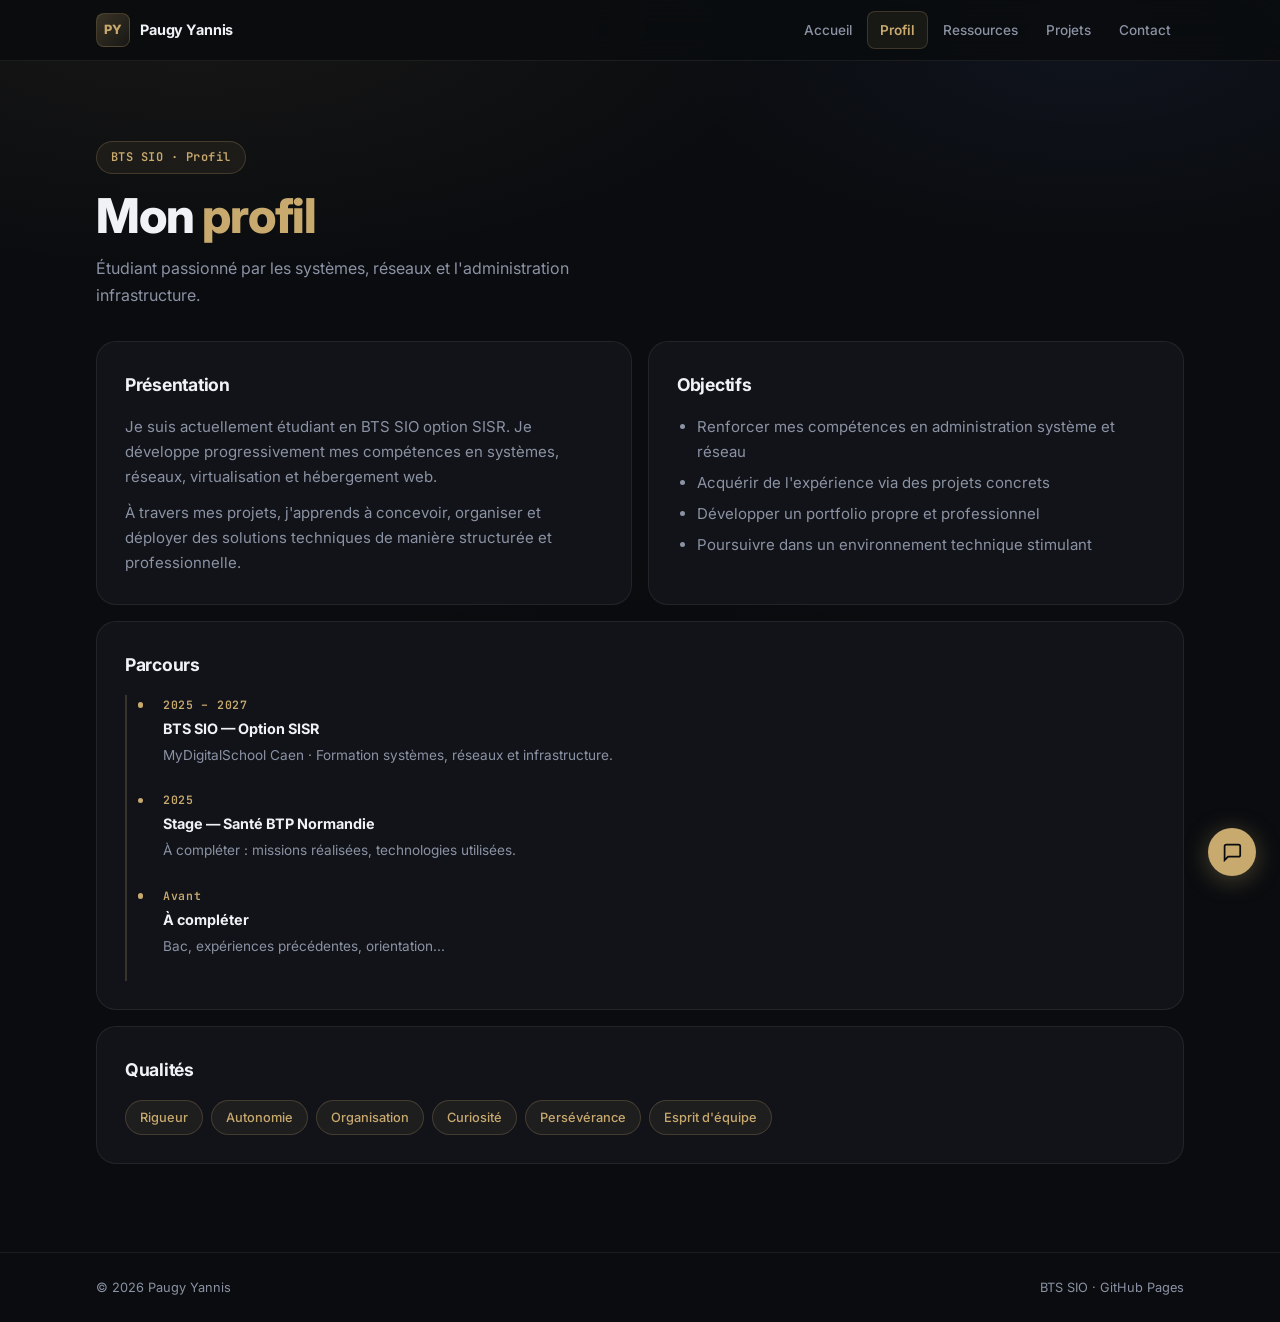
==== pages/profil.html @ efeb3262 "Add all files of my PortFolio" ====
<!doctype html>
<html lang="fr">
<head>
  <meta charset="utf-8" />
  <meta name="viewport" content="width=device-width, initial-scale=1" />
  <title>Profil — Paugy Yannis</title>
  <meta name="description" content="Profil, parcours et objectifs de Paugy Yannis, étudiant BTS SIO SISR." />
  <link rel="stylesheet" href="../css/index.css" />
  <link rel="stylesheet" href="../css/profil.css" />
</head>
<body>

<!-- HEADER — identique sur toutes les pages. MODIFIER : aria-current sur la bonne page -->
<header class="topbar">
  <div class="topbar__inner">
    <a class="brand" href="../index.html">
      <span class="brand__mark">PY</span>
      <span class="brand__text">Paugy Yannis</span>
    </a>
    <nav class="nav" id="mainNav" aria-label="Navigation principale">
      <a href="../index.html">Accueil</a>
      <a href="profil.html" aria-current="page">Profil</a>
      <a href="ressources.html">Ressources</a>
      <a href="projets.html">Projets</a>
      <a href="contact.html">Contact</a>
    </nav>
    <button class="nav-toggle" aria-label="Menu" aria-expanded="false" aria-controls="mainNav">
      <span></span><span></span><span></span>
    </button>
  </div>
</header>

<div class="page-wrap">
<main class="container">

  <!-- ── EN-TÊTE PAGE ── -->
  <div style="padding-block:2.5rem 2rem;">
    <p class="pill">BTS SIO · Profil</p>
    <!-- MODIFIER : Votre titre de page -->
    <h1 class="page-title">Mon <span>profil</span></h1>
    <p class="page-lead">Étudiant passionné par les systèmes, réseaux et l'administration infrastructure.</p>
  </div>

  <!-- ── GRILLE PROFIL ── -->
  <div class="profil-grid">

    <!-- Présentation -->
    <!-- MODIFIER : Votre texte de présentation -->
    <article class="card">
      <h2 class="section-title">Présentation</h2>
      <p class="muted" style="margin-bottom:.75rem;">
        Je suis actuellement étudiant en BTS SIO option SISR. Je développe
        progressivement mes compétences en systèmes, réseaux, virtualisation
        et hébergement web.
      </p>
      <p class="muted">
        À travers mes projets, j'apprends à concevoir, organiser et déployer
        des solutions techniques de manière structurée et professionnelle.
      </p>
    </article>

    <!-- Objectifs -->
    <!-- MODIFIER : Vos objectifs professionnels -->
    <article class="card">
      <h2 class="section-title">Objectifs</h2>
      <ul class="muted" style="padding-left:1.25rem;display:grid;gap:.4rem;">
        <li>Renforcer mes compétences en administration système et réseau</li>
        <li>Acquérir de l'expérience via des projets concrets</li>
        <li>Développer un portfolio propre et professionnel</li>
        <li>Poursuivre dans un environnement technique stimulant</li>
      </ul>
    </article>
  </div>

  <!-- ── PARCOURS ── -->
  <!-- MODIFIER : Votre parcours (ajouter/supprimer des items timeline__item) -->
  <section class="card" style="margin-top:1rem;">
    <h2 class="section-title">Parcours</h2>
    <div class="timeline">

      <div class="timeline__item">
        <span class="timeline__date">2025 – 2027</span>
        <div class="timeline__content">
          <h3>BTS SIO — Option SISR</h3>
          <!-- MODIFIER : Nom de votre école -->
          <p class="muted">MyDigitalSchool Caen · Formation systèmes, réseaux et infrastructure.</p>
        </div>
      </div>

      <!-- MODIFIER : Ajouter votre expérience stage/alternance -->
      <div class="timeline__item">
        <span class="timeline__date">2025</span>
        <div class="timeline__content">
          <h3>Stage — Santé BTP Normandie</h3>
          <p class="muted">À compléter : missions réalisées, technologies utilisées.</p>
        </div>
      </div>

      <!-- MODIFIER : Votre parcours avant le BTS -->
      <div class="timeline__item">
        <span class="timeline__date">Avant</span>
        <div class="timeline__content">
          <h3>À compléter</h3>
          <p class="muted">Bac, expériences précédentes, orientation...</p>
        </div>
      </div>

    </div>
  </section>

  <!-- ── QUALITÉS ── -->
  <!-- MODIFIER : Vos soft-skills -->
  <section class="card" style="margin-top:1rem;margin-bottom:3rem;">
    <h2 class="section-title">Qualités</h2>
    <div class="softskills">
      <span>Rigueur</span>
      <span>Autonomie</span>
      <span>Organisation</span>
      <span>Curiosité</span>
      <span>Persévérance</span>
      <span>Esprit d'équipe</span>
    </div>
  </section>

</main>

<!-- FOOTER — identique sur toutes les pages -->
<footer class="footer">
  <div class="container footer__inner">
    <span>© <span id="year"></span> Paugy Yannis</span>
    <span>BTS SIO · GitHub Pages</span>
  </div>
</footer>
</div>

<script>document.getElementById("year").textContent = new Date().getFullYear();</script>
<script src="../js/shared.js"></script>
</body>
</html>
---- css/index.css ----
/* ================================================================
   INDEX.CSS — Styles globaux du portfolio Paugy Yannis
   ----------------------------------------------------------------
   MODIFIER : Les variables CSS dans :root pour changer les couleurs,
   polices et espacements sur tout le site en une seule fois.
   ================================================================ */

/* ── Google Fonts ── */
@import url('https://fonts.googleapis.com/css2?family=Inter:wght@300;400;500;600;700;800&family=JetBrains+Mono:wght@400;500;600&display=swap');

/* ================================================================
   VARIABLES — Modifier ici pour changer le thème global
   ================================================================ */
:root {
  /* Couleurs de fond */
  --bg:       #0A0C0F;   /* Fond principal (très sombre) */
  --bg-card:  #111318;   /* Fond des cartes */
  --bg-card2: #0D0F13;   /* Fond des cartes secondaires */
  --bg-glass: rgba(17, 19, 24, 0.85); /* Fond vitré */

  /* Couleurs texte */
  --text:     #F0F2F5;   /* Texte principal */
  --text-sub: #8A92A3;   /* Texte secondaire/muted */
  --text-dim: #4A5568;   /* Texte très discret */

  /* Accent — couleur signature du portfolio */
  --accent:   #C8A96E;   /* Or chaud — MODIFIER pour changer l'accent */
  --accent2:  #A8854A;   /* Or foncé */
  --accent-bg: rgba(200, 169, 110, 0.08);
  --accent-border: rgba(200, 169, 110, 0.22);

  /* Bordures */
  --border:   rgba(255,255,255,0.07);
  --border-hover: rgba(200,169,110,0.35);

  /* Ombres */
  --shadow-sm: 0 2px 12px rgba(0,0,0,0.4);
  --shadow:    0 8px 32px rgba(0,0,0,0.5);
  --shadow-lg: 0 24px 64px rgba(0,0,0,0.65);

  /* Rayons */
  --r-sm: 0.5rem;
  --r:    0.875rem;
  --r-lg: 1.25rem;
  --r-xl: 1.75rem;

  /* Transitions */
  --t: 200ms cubic-bezier(0.4,0,0.2,1);
  --t-spring: 350ms cubic-bezier(0.34,1.56,0.64,1);

  /* Typographie */
  --font: 'Inter', system-ui, -apple-system, sans-serif;
  --font-mono: 'JetBrains Mono', monospace;
}

/* ================================================================
   RESET
   ================================================================ */
*, *::before, *::after { box-sizing: border-box; margin: 0; padding: 0; }

html {
  scroll-behavior: smooth;
  font-size: 16px; /* MODIFIER cette valeur pour agrandir/réduire tout */
  -webkit-text-size-adjust: 100%;
}

body {
  min-height: 100vh;
  font-family: var(--font);
  font-size: 0.9375rem;
  line-height: 1.65;
  color: var(--text);
  background-color: var(--bg);
  background-image:
    radial-gradient(ellipse 80% 50% at 15% 0%, rgba(200,169,110,0.07) 0%, transparent 60%),
    radial-gradient(ellipse 60% 40% at 85% 5%, rgba(100,140,255,0.06) 0%, transparent 55%),
    radial-gradient(ellipse 50% 60% at 50% 100%, rgba(0,0,0,0.3) 0%, transparent 70%);
  background-attachment: fixed;
  overflow-x: hidden;
  -webkit-font-smoothing: antialiased;
  -moz-osx-font-smoothing: grayscale;
}

img, video, svg { display: block; max-width: 100%; height: auto; }

a { text-decoration: none; color: inherit; }

button { font-family: inherit; }

/* ================================================================
   LAYOUT — Conteneur principal
   MODIFIER : max-width pour la largeur max des pages
   ================================================================ */
.container {
  width: 100%;
  max-width: 72rem; /* MODIFIER pour changer la largeur max */
  margin-inline: auto;
  padding-inline: clamp(1rem, 4vw, 2rem);
}

/* ================================================================
   TOPBAR — Navigation principale
   MODIFIER : background/backdrop-filter pour changer le style du header
   ================================================================ */
.topbar {
  position: sticky;
  top: 0;
  z-index: 50;
  width: 100%;
  background: rgba(10,12,15,0.92);
  backdrop-filter: blur(20px) saturate(1.4);
  -webkit-backdrop-filter: blur(20px) saturate(1.4);
  border-bottom: 1px solid var(--border);
}

.topbar__inner {
  max-width: 72rem;
  margin-inline: auto;
  padding-inline: clamp(1rem, 4vw, 2rem);
  height: 3.75rem; /* MODIFIER pour la hauteur du header */
  display: flex;
  align-items: center;
  justify-content: space-between;
  gap: 1rem;
}

/* Logo / Marque */
.brand {
  display: flex;
  align-items: center;
  gap: 0.625rem;
  flex-shrink: 0;
}

.brand__mark {
  width: 2.125rem;
  height: 2.125rem;
  display: grid;
  place-items: center;
  border-radius: 0.5rem;
  background: linear-gradient(135deg, rgba(200,169,110,0.25), rgba(200,169,110,0.08));
  border: 1px solid var(--accent-border);
  color: var(--accent);
  font-weight: 800;
  font-size: 0.8rem;
  letter-spacing: 0.02em;
}

.brand__text {
  font-size: 0.9rem;
  font-weight: 700;
  letter-spacing: -0.01em;
  color: var(--text);
}

/* Navigation links */
.nav {
  display: flex;
  align-items: center;
  gap: 0.125rem;
}

.nav a {
  padding: 0.4rem 0.75rem;
  border-radius: var(--r-sm);
  font-size: 0.85rem;
  font-weight: 500;
  color: var(--text-sub);
  border: 1px solid transparent;
  transition: var(--t);
  white-space: nowrap;
}

.nav a:hover {
  color: var(--text);
  background: rgba(255,255,255,0.05);
}

.nav a[aria-current="page"] {
  color: var(--accent);
  background: var(--accent-bg);
  border-color: var(--accent-border);
  font-weight: 600;
}

/* Hamburger mobile */
.nav-toggle {
  display: none;
  flex-direction: column;
  gap: 5px;
  cursor: pointer;
  padding: 0.5rem;
  background: none;
  border: 1px solid var(--border);
  border-radius: var(--r-sm);
  color: var(--text);
}

.nav-toggle span {
  display: block;
  width: 20px;
  height: 2px;
  background: currentColor;
  border-radius: 2px;
  transition: var(--t);
}

/* Menu mobile ouvert */
.nav.is-open {
  display: flex;
  flex-direction: column;
  position: absolute;
  top: 3.75rem;
  left: 0;
  right: 0;
  background: rgba(10,12,15,0.98);
  backdrop-filter: blur(20px);
  border-bottom: 1px solid var(--border);
  padding: 0.75rem 1rem 1rem;
  gap: 0.25rem;
  z-index: 49;
}

.nav.is-open a {
  width: 100%;
  text-align: center;
  padding: 0.65rem 1rem;
}

/* ================================================================
   PAGE LAYOUT
   ================================================================ */
.page-wrap {
  min-height: calc(100vh - 3.75rem);
  display: flex;
  flex-direction: column;
}

main { flex: 1; padding-block: 2.5rem; }

/* ================================================================
   TYPOGRAPHIE
   MODIFIER : tailles de police ici
   ================================================================ */
.page-eyebrow {
  display: inline-flex;
  align-items: center;
  gap: 0.5rem;
  font-size: 0.75rem;
  font-weight: 600;
  text-transform: uppercase;
  letter-spacing: 0.1em;
  color: var(--accent);
  font-family: var(--font-mono);
  margin-bottom: 0.75rem;
}

.page-title {
  font-size: clamp(1.75rem, 4.5vw, 3rem);
  font-weight: 800;
  line-height: 1.1;
  letter-spacing: -0.025em;
  margin-bottom: 0.75rem;
}

.page-title span { color: var(--accent); }

.page-lead {
  font-size: clamp(0.9rem, 1.5vw, 1rem);
  color: var(--text-sub);
  max-width: 52ch;
  line-height: 1.7;
}

.section-title {
  font-size: 1.1rem;
  font-weight: 700;
  letter-spacing: -0.015em;
  margin-bottom: 1rem;
}

.muted { color: var(--text-sub); }

/* ================================================================
   COMPOSANTS — Boutons
   MODIFIER : couleurs dans les variantes
   ================================================================ */
.btn {
  display: inline-flex;
  align-items: center;
  justify-content: center;
  gap: 0.5rem;
  padding: 0.6rem 1.25rem;
  border-radius: var(--r);
  font-size: 0.875rem;
  font-weight: 600;
  border: 1px solid transparent;
  cursor: pointer;
  transition: var(--t);
  white-space: nowrap;
  text-decoration: none;
}

.btn--primary {
  background: var(--accent);
  color: #0A0C0F;
  border-color: var(--accent);
}
.btn--primary:hover { background: var(--accent2); border-color: var(--accent2); transform: translateY(-1px); box-shadow: 0 4px 20px rgba(200,169,110,0.25); }

.btn--ghost {
  background: rgba(255,255,255,0.04);
  color: var(--text);
  border-color: var(--border);
}
.btn--ghost:hover { background: rgba(255,255,255,0.08); border-color: var(--border-hover); transform: translateY(-1px); }

.btn--sm { padding: 0.4rem 0.875rem; font-size: 0.8rem; }

/* ================================================================
   COMPOSANTS — Cartes
   ================================================================ */
.card {
  background: var(--bg-card);
  border: 1px solid var(--border);
  border-radius: var(--r-lg);
  padding: clamp(1.25rem, 3vw, 1.75rem);
  transition: var(--t);
}
.card:hover { border-color: var(--border-hover); box-shadow: var(--shadow); }

/* ================================================================
   COMPOSANTS — Tags
   ================================================================ */
.tag {
  display: inline-flex;
  align-items: center;
  padding: 0.2rem 0.6rem;
  border-radius: 999px;
  font-size: 0.7rem;
  font-weight: 700;
  text-transform: uppercase;
  letter-spacing: 0.06em;
}

.tag--gold { background: rgba(200,169,110,0.15); color: var(--accent); border: 1px solid var(--accent-border); }
.tag--blue { background: rgba(100,140,255,0.12); color: #7FA8FF; border: 1px solid rgba(100,140,255,0.25); }
.tag--green { background: rgba(72,199,142,0.12); color: #48C78E; border: 1px solid rgba(72,199,142,0.25); }

/* ================================================================
   COMPOSANTS — Pill/badge
   ================================================================ */
.pill {
  display: inline-flex;
  align-items: center;
  gap: 0.5rem;
  padding: 0.35rem 0.875rem;
  border-radius: 999px;
  border: 1px solid var(--accent-border);
  background: var(--accent-bg);
  font-size: 0.75rem;
  font-weight: 600;
  color: var(--accent);
  font-family: var(--font-mono);
  letter-spacing: 0.04em;
  margin-bottom: 1rem;
}

/* ================================================================
   COMPOSANTS — Séparateur
   ================================================================ */
.divider {
  height: 1px;
  background: var(--border);
  margin-block: 1.5rem;
}

/* ================================================================
   FOOTER
   MODIFIER : padding-block pour la hauteur du footer
   ================================================================ */
.footer {
  border-top: 1px solid var(--border);
  padding-block: 1.5rem;
}

.footer__inner {
  display: flex;
  align-items: center;
  justify-content: space-between;
  gap: 1rem;
  flex-wrap: wrap;
  font-size: 0.8rem;
  color: var(--text-sub);
}

/* ================================================================
   COMPOSANTS — Carrousel (index)
   ================================================================ */
.carousel-wrap { overflow: hidden; border-radius: var(--r-lg); }

.carousel__track {
  display: flex;
  gap: 0.875rem;
  padding: 0.25rem 0.125rem 0.875rem;
  overflow-x: auto;
  scroll-snap-type: x mandatory;
  scrollbar-width: thin;
  scrollbar-color: var(--accent-border) transparent;
  -webkit-overflow-scrolling: touch;
}

.carousel__track::-webkit-scrollbar { height: 4px; }
.carousel__track::-webkit-scrollbar-thumb { background: var(--accent-border); border-radius: 999px; }

.feature-card {
  flex: 0 0 auto;
  width: clamp(17rem, 38vw, 22rem);
  scroll-snap-align: start;
  background: var(--bg-card);
  border: 1px solid var(--border);
  border-radius: var(--r-lg);
  padding: 1.25rem;
  display: flex;
  flex-direction: column;
  gap: 0.625rem;
  transition: var(--t);
  cursor: pointer;
}
.feature-card:hover { border-color: var(--border-hover); transform: translateY(-2px); box-shadow: var(--shadow); }

.feature-top { display: flex; justify-content: space-between; align-items: flex-start; gap: 0.5rem; }
.feature-bottom { margin-top: auto; display: flex; justify-content: space-between; gap: 0.5rem; font-size: 0.78rem; color: var(--text-sub); font-family: var(--font-mono); }

.feature-card .f-title { font-size: 0.95rem; font-weight: 700; line-height: 1.3; }
.feature-card .f-desc { font-size: 0.82rem; color: var(--text-sub); line-height: 1.5; }

/* ================================================================
   OVERLAY GLOBAL (partagé par popups)
   ================================================================ */
.overlay {
  position: fixed;
  inset: 0;
  background: rgba(0,0,0,0.72);
  backdrop-filter: blur(6px);
  -webkit-backdrop-filter: blur(6px);
  z-index: 200;
  opacity: 0;
  visibility: hidden;
  transition: opacity 0.3s, visibility 0.3s;
}
.overlay.is-visible { opacity: 1; visibility: visible; }

/* ================================================================
   POPUP PROJET — grande popup centrée
   ================================================================ */
.popup-project {
  position: fixed;
  inset: 0;
  z-index: 210;
  display: flex;
  align-items: center;
  justify-content: center;
  padding: clamp(1rem, 4vw, 3rem);
  pointer-events: none;
  opacity: 0;
  visibility: hidden;
  transition: opacity 0.35s, visibility 0.35s;
}

.popup-project.is-open {
  pointer-events: auto;
  opacity: 1;
  visibility: visible;
}

.popup-project__box {
  width: 100%;
  max-width: 54rem;
  max-height: 90vh;
  background: var(--bg-card2);
  border: 1px solid var(--border-hover);
  border-radius: var(--r-xl);
  box-shadow: var(--shadow-lg), 0 0 0 1px rgba(255,255,255,0.03);
  display: flex;
  flex-direction: column;
  overflow: hidden;
  transform: scale(0.93) translateY(20px);
  transition: transform 0.38s cubic-bezier(0.16,1,0.3,1);
}

.popup-project.is-open .popup-project__box {
  transform: scale(1) translateY(0);
}

/* Header popup */
.popup__header {
  display: flex;
  align-items: flex-start;
  justify-content: space-between;
  gap: 1rem;
  padding: 1.5rem 1.75rem 1.25rem;
  border-bottom: 1px solid var(--border);
  flex-shrink: 0;
  background: linear-gradient(135deg, rgba(200,169,110,0.05), transparent 60%);
}

.popup__header-left { display: flex; flex-direction: column; gap: 0.4rem; }
.popup__title { font-size: 1.2rem; font-weight: 800; letter-spacing: -0.015em; }
.popup__meta { display: flex; align-items: center; gap: 0.5rem; flex-wrap: wrap; }
.popup__stack { font-size: 0.75rem; font-family: var(--font-mono); color: var(--text-sub); }

.popup__close {
  width: 2rem;
  height: 2rem;
  display: flex;
  align-items: center;
  justify-content: center;
  background: rgba(255,255,255,0.05);
  border: 1px solid var(--border);
  border-radius: var(--r-sm);
  cursor: pointer;
  color: var(--text-sub);
  flex-shrink: 0;
  transition: var(--t);
}
.popup__close:hover { background: rgba(255,255,255,0.1); color: var(--text); }
.popup__close svg { width: 1rem; height: 1rem; }

/* Corps popup */
.popup__body {
  flex: 1;
  overflow-y: auto;
  padding: 1.5rem 1.75rem 2rem;
  scrollbar-width: thin;
  scrollbar-color: var(--accent-border) transparent;
  display: grid;
  gap: 1.25rem;
}
.popup__body::-webkit-scrollbar { width: 4px; }
.popup__body::-webkit-scrollbar-thumb { background: var(--accent-border); border-radius: 999px; }

@media (min-width: 640px) {
  .popup__body { grid-template-columns: 1fr 1fr; }
  .popup__section--full { grid-column: 1 / -1; }
}

.popup__section {}
.popup__section-label {
  font-size: 0.68rem;
  font-family: var(--font-mono);
  text-transform: uppercase;
  letter-spacing: 0.12em;
  color: var(--accent);
  margin-bottom: 0.4rem;
}
.popup__section p {
  font-size: 0.875rem;
  color: var(--text-sub);
  line-height: 1.6;
}

/* Procédures liées dans popup */
.popup__procs-list {
  display: flex;
  flex-wrap: wrap;
  gap: 0.5rem;
  margin-top: 0.25rem;
}

.proc-link {
  display: inline-flex;
  align-items: center;
  gap: 0.35rem;
  padding: 0.35rem 0.7rem;
  background: rgba(200,169,110,0.07);
  border: 1px solid var(--accent-border);
  border-radius: var(--r-sm);
  font-size: 0.75rem;
  font-family: var(--font-mono);
  color: var(--text);
  cursor: pointer;
  transition: var(--t);
}
.proc-link:hover { background: rgba(200,169,110,0.14); color: var(--accent); transform: translateY(-1px); }
.proc-link svg { width: 0.8rem; height: 0.8rem; color: var(--accent); flex-shrink: 0; }

/* ================================================================
   POPUP PROCÉDURE — plus petite, par-dessus la popup projet
   ================================================================ */
.popup-proc {
  position: fixed;
  inset: 0;
  z-index: 300;
  display: flex;
  align-items: center;
  justify-content: center;
  padding: clamp(1rem, 5vw, 4rem);
  pointer-events: none;
  opacity: 0;
  visibility: hidden;
  transition: opacity 0.25s, visibility 0.25s;
}
.popup-proc.is-open { pointer-events: auto; opacity: 1; visibility: visible; }

.popup-proc__box {
  width: 100%;
  max-width: 40rem;
  max-height: 80vh;
  background: var(--bg-card);
  border: 1px solid rgba(200,169,110,0.3);
  border-radius: var(--r-xl);
  box-shadow: var(--shadow-lg);
  display: flex;
  flex-direction: column;
  overflow: hidden;
  transform: scale(0.9) translateY(15px);
  transition: transform 0.3s cubic-bezier(0.16,1,0.3,1);
}
.popup-proc.is-open .popup-proc__box { transform: scale(1) translateY(0); }

.popup-proc__header {
  display: flex;
  align-items: center;
  justify-content: space-between;
  gap: 1rem;
  padding: 1.25rem 1.5rem;
  border-bottom: 1px solid var(--border);
  flex-shrink: 0;
}
.popup-proc__title { font-size: 1rem; font-weight: 700; }
.popup-proc__body {
  flex: 1;
  overflow-y: auto;
  padding: 1.25rem 1.5rem 1.5rem;
  scrollbar-width: thin;
  scrollbar-color: var(--accent-border) transparent;
}

/* Styles contenu procédure */
.popup-proc__body h2 { font-size: 1.1rem; margin-bottom: 0.5rem; }
.popup-proc__body h3 {
  font-size: 0.7rem;
  font-family: var(--font-mono);
  text-transform: uppercase;
  letter-spacing: 0.1em;
  color: var(--accent);
  margin: 1.25rem 0 0.4rem;
}
.popup-proc__body hr { border: none; border-top: 1px solid var(--border); margin: 0.75rem 0; }
.popup-proc__body p { font-size: 0.875rem; color: var(--text-sub); line-height: 1.6; }
.popup-proc__body pre {
  background: rgba(0,0,0,0.4);
  border: 1px solid var(--border);
  border-left: 3px solid var(--accent-border);
  border-radius: var(--r-sm);
  padding: 0.875rem 1rem;
  font-family: var(--font-mono);
  font-size: 0.78rem;
  line-height: 1.75;
  color: #c0cfea;
  overflow-x: auto;
  white-space: pre-wrap;
  word-break: break-all;
  margin: 0.5rem 0;
}
.popup-proc__body code {
  font-family: var(--font-mono);
  font-size: 0.82em;
  background: rgba(200,169,110,0.1);
  color: var(--accent);
  padding: 0.1em 0.4em;
  border-radius: 0.25rem;
}
.popup-proc__body ul, .popup-proc__body ol {
  font-size: 0.875rem;
  color: var(--text-sub);
  padding-left: 1.25rem;
}
.popup-proc__body li { margin: 0.3rem 0; }
.popup-proc__body strong { color: var(--text); font-weight: 600; }

/* Overlay secondaire pour popup proc */
.overlay-proc {
  position: fixed;
  inset: 0;
  background: rgba(0,0,0,0.5);
  backdrop-filter: blur(3px);
  -webkit-backdrop-filter: blur(3px);
  z-index: 290;
  opacity: 0;
  visibility: hidden;
  transition: opacity 0.25s, visibility 0.25s;
}
.overlay-proc.is-visible { opacity: 1; visibility: visible; }

/* ================================================================
   CHATBOT — Widget note
   MODIFIER : position (bottom/right) si besoin
   ================================================================ */
.chatbot-btn {
  position: fixed;
  bottom: 1.5rem;
  right: 1.5rem;
  z-index: 100;
  width: 3rem;
  height: 3rem;
  border-radius: 50%;
  background: var(--accent);
  color: #0A0C0F;
  border: none;
  cursor: pointer;
  display: flex;
  align-items: center;
  justify-content: center;
  box-shadow: 0 4px 24px rgba(200,169,110,0.35);
  transition: var(--t-spring);
}
.chatbot-btn:hover { transform: scale(1.1); }
.chatbot-btn svg { width: 1.3rem; height: 1.3rem; }

.chatbot-panel {
  position: fixed;
  bottom: 5.5rem;
  right: 1.5rem;
  z-index: 100;
  width: clamp(17rem, 90vw, 22rem);
  background: var(--bg-card2);
  border: 1px solid var(--border-hover);
  border-radius: var(--r-xl);
  box-shadow: var(--shadow-lg);
  overflow: hidden;
  opacity: 0;
  visibility: hidden;
  transform: translateY(16px) scale(0.95);
  transition: opacity 0.25s, visibility 0.25s, transform 0.28s cubic-bezier(0.34,1.56,0.64,1);
}
.chatbot-panel.is-open { opacity: 1; visibility: visible; transform: translateY(0) scale(1); }

.chatbot-header {
  padding: 0.875rem 1rem;
  border-bottom: 1px solid var(--border);
  display: flex;
  align-items: center;
  gap: 0.5rem;
}
.chatbot-dot { width: 0.5rem; height: 0.5rem; border-radius: 50%; background: var(--accent); }
.chatbot-name { font-size: 0.82rem; font-weight: 700; }
.chatbot-status { font-size: 0.7rem; color: var(--text-sub); margin-left: auto; }

.chatbot-body { padding: 1rem; display: flex; flex-direction: column; gap: 0.75rem; }

.chatbot-msg {
  font-size: 0.85rem;
  color: var(--text);
  line-height: 1.55;
  text-align: center;
}

/* Échelle de notes 0–10 */
.rating-scale {
  display: flex;
  gap: 0.25rem;
  justify-content: center;
  flex-wrap: wrap;
}

.rating-btn {
  width: 2.1rem;
  height: 2.1rem;
  border-radius: 0.4rem;
  border: 1px solid transparent;
  font-size: 0.75rem;
  font-weight: 700;
  cursor: pointer;
  transition: var(--t);
  font-family: var(--font);
}
.rating-btn:hover { transform: scale(1.15); box-shadow: 0 2px 12px rgba(0,0,0,0.3); }

/* Couleurs rouge→vert (0=rouge sombre, 10=vert clair) */
.rating-btn[data-v="0"]  { background:#4A0000; color:#FF6B6B; border-color:#6B0000; }
.rating-btn[data-v="1"]  { background:#5C0000; color:#FF7F7F; border-color:#7D0000; }
.rating-btn[data-v="2"]  { background:#7A1B00; color:#FF9966; border-color:#923300; }
.rating-btn[data-v="3"]  { background:#8C3A00; color:#FFAA55; border-color:#A04500; }
.rating-btn[data-v="4"]  { background:#7A5C00; color:#FFD060; border-color:#8C6800; }
.rating-btn[data-v="5"]  { background:#6B6200; color:#FFE066; border-color:#7D7000; }
.rating-btn[data-v="6"]  { background:#4A6600; color:#CCEE55; border-color:#5A7A00; }
.rating-btn[data-v="7"]  { background:#2E6600; color:#99EE44; border-color:#3A7A00; }
.rating-btn[data-v="8"]  { background:#1A6600; color:#66DD44; border-color:#258000; }
.rating-btn[data-v="9"]  { background:#005C1A; color:#44CC66; border-color:#007022; }
.rating-btn[data-v="10"] { background:#004D10; color:#33BB55; border-color:#006618; }

.chatbot-response {
  font-size: 0.82rem;
  color: var(--text-sub);
  text-align: center;
  line-height: 1.55;
  padding: 0.5rem 0.25rem;
}
.chatbot-response.positive { color: #48C78E; }
.chatbot-response.neutral  { color: var(--accent); }
.chatbot-response.negative { color: #FF7A7A; }

/* ================================================================
   RESPONSIVE — Mobile first
   ================================================================ */
@media (max-width: 640px) {
  .nav { display: none; }
  .nav-toggle { display: flex; }

  .popup-project { padding: 0.75rem; align-items: flex-end; }
  .popup-project__box { max-height: 92vh; border-radius: var(--r-lg) var(--r-lg) var(--r-sm) var(--r-sm); }

  .popup-proc { padding: 0.75rem; }

  .chatbot-panel { bottom: 5rem; right: 0.75rem; left: 0.75rem; width: auto; }
  .chatbot-btn { bottom: 1rem; right: 1rem; }
}

@media (max-width: 480px) {
  .popup__body { grid-template-columns: 1fr; }
  .popup__header { padding: 1.25rem 1.25rem 1rem; }
  .popup__body { padding: 1.25rem; }
}

@media (min-width: 640px) and (max-width: 1024px) {
  /* Tablette */
  .popup-project__box { max-width: 46rem; }
}

@media (prefers-reduced-motion: reduce) {
  *, *::before, *::after { transition: none !important; animation: none !important; }
}

/* ================================================================
   UTILITAIRES
   ================================================================ */
.sr-only {
  position: absolute; width: 1px; height: 1px;
  padding: 0; margin: -1px; overflow: hidden;
  clip: rect(0,0,0,0); white-space: nowrap; border: 0;
}

.text-accent { color: var(--accent); }
.mt-1 { margin-top: 0.5rem; }
.mt-2 { margin-top: 1rem; }
.mt-3 { margin-top: 1.5rem; }
---- css/profil.css ----
/* ================================================================
   PROFIL.CSS — Styles spécifiques à la page Profil
   MODIFIER : Espacement/couleur de la grille et timeline ici
   ================================================================ */

/* Grille 2 colonnes sur tablette/desktop */
.profil-grid {
  display: grid;
  gap: 1rem;
  grid-template-columns: 1fr;
}

@media (min-width: 640px) {
  .profil-grid { grid-template-columns: 1fr 1fr; }
}

/* ── Timeline ── */
/* MODIFIER : Style de la ligne verticale (border-left) */
.timeline {
  display: flex;
  flex-direction: column;
  gap: 0;
  padding-left: 1rem;
  border-left: 2px solid var(--accent-border);
  margin-top: 0.5rem;
}

.timeline__item {
  position: relative;
  padding: 0 0 1.5rem 1.25rem;
  display: grid;
  gap: 0.2rem;
}

/* Point sur la ligne */
.timeline__item::before {
  content: '';
  position: absolute;
  left: -0.45rem;
  top: 0.35rem;
  width: 0.6rem;
  height: 0.6rem;
  border-radius: 50%;
  background: var(--accent);
  border: 2px solid var(--bg-card);
}

.timeline__date {
  font-size: 0.72rem;
  font-family: var(--font-mono);
  color: var(--accent);
  font-weight: 600;
  letter-spacing: 0.06em;
}

.timeline__content h3 {
  font-size: 0.9rem;
  font-weight: 700;
  margin-bottom: 0.2rem;
}

.timeline__content p { font-size: 0.85rem; }

/* ── Soft skills ── */
/* MODIFIER : Couleur des tags soft-skills */
.softskills {
  display: flex;
  flex-wrap: wrap;
  gap: 0.5rem;
}

.softskills span {
  padding: 0.35rem 0.875rem;
  border-radius: 999px;
  border: 1px solid var(--accent-border);
  background: var(--accent-bg);
  font-size: 0.8rem;
  font-weight: 500;
  color: var(--accent);
}
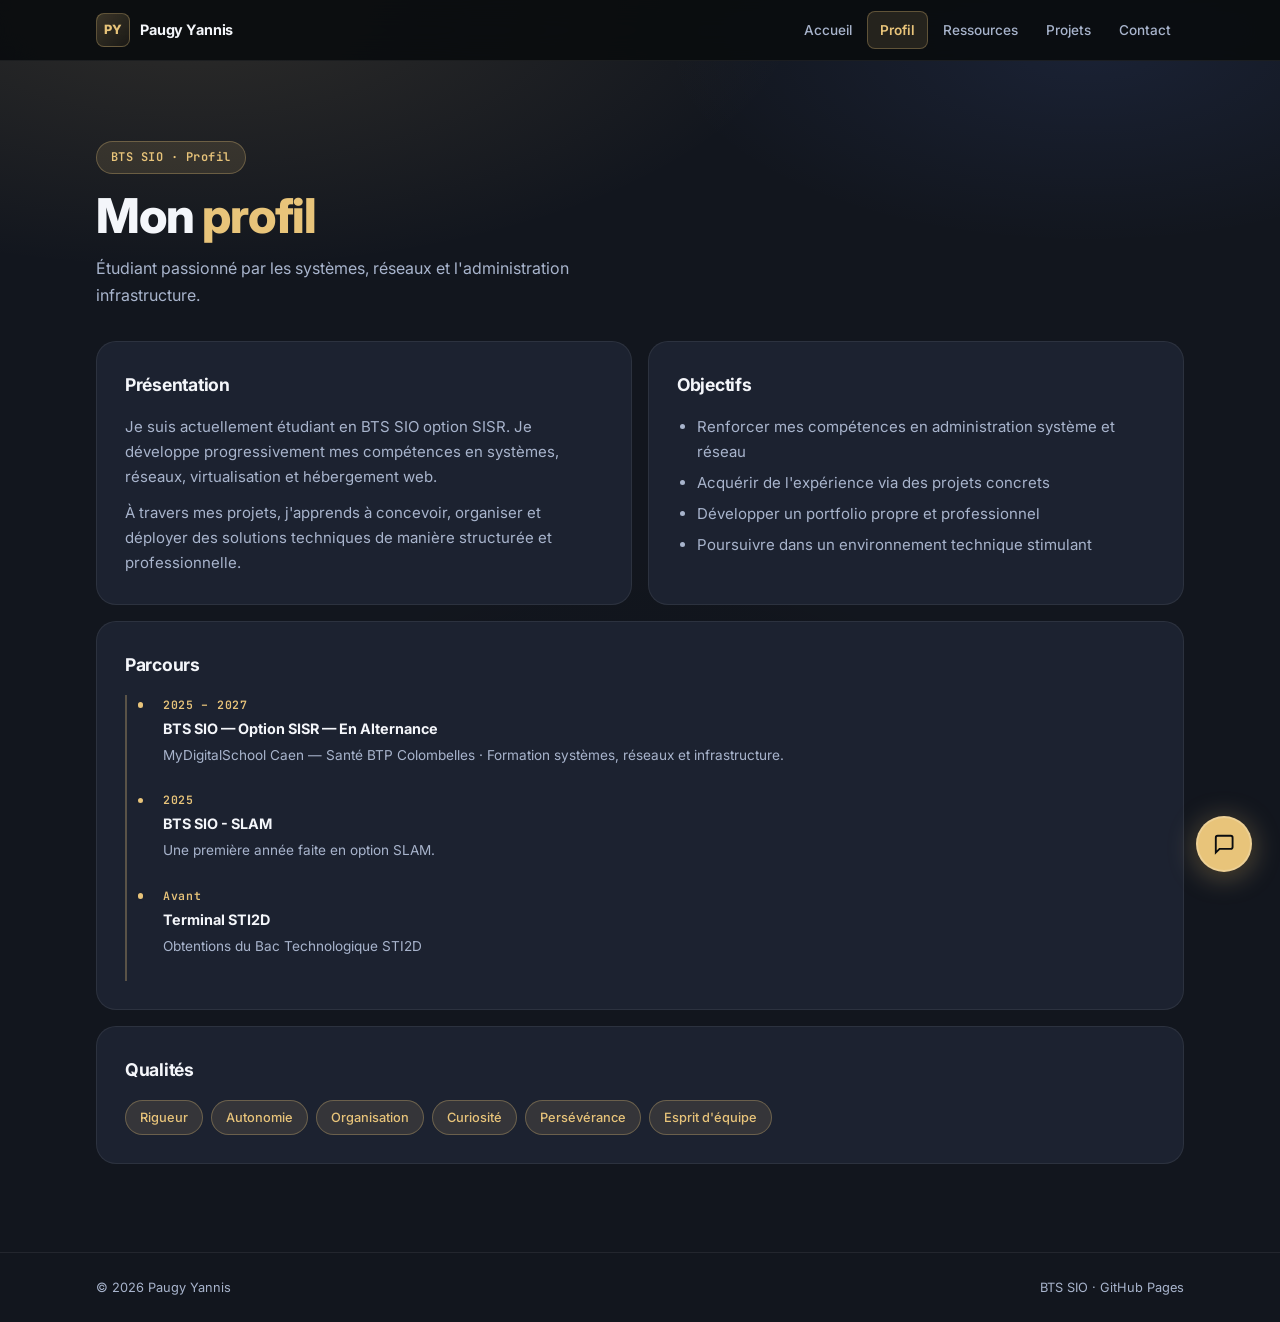
==== commit 78cba02f: "Update education and experience details in profil.html" ====
--- a/pages/profil.html
+++ b/pages/profil.html
@@ -81,9 +81,9 @@
       <div class="timeline__item">
         <span class="timeline__date">2025 – 2027</span>
         <div class="timeline__content">
-          <h3>BTS SIO — Option SISR</h3>
+          <h3>BTS SIO — Option SISR — En Alternance</h3>
           <!-- MODIFIER : Nom de votre école -->
-          <p class="muted">MyDigitalSchool Caen · Formation systèmes, réseaux et infrastructure.</p>
+          <p class="muted">MyDigitalSchool Caen — Santé BTP Colombelles · Formation systèmes, réseaux et infrastructure.</p>
         </div>
       </div>
 
@@ -91,8 +91,8 @@
       <div class="timeline__item">
         <span class="timeline__date">2025</span>
         <div class="timeline__content">
-          <h3>Stage — Santé BTP Normandie</h3>
-          <p class="muted">À compléter : missions réalisées, technologies utilisées.</p>
+          <h3>BTS SIO - SLAM</h3>
+          <p class="muted">Une première année faite en option SLAM. </p>
         </div>
       </div>
 
@@ -100,8 +100,8 @@
       <div class="timeline__item">
         <span class="timeline__date">Avant</span>
         <div class="timeline__content">
-          <h3>À compléter</h3>
-          <p class="muted">Bac, expériences précédentes, orientation...</p>
+          <h3>Terminal STI2D</h3>
+          <p class="muted">Obtentions du Bac Technologique STI2D</p>
         </div>
       </div>
 
--- a/css/index.css
+++ b/css/index.css
@@ -13,21 +13,21 @@
    ================================================================ */
 :root {
   /* Couleurs de fond */
-  --bg:       #0A0C0F;   /* Fond principal (très sombre) */
-  --bg-card:  #111318;   /* Fond des cartes */
-  --bg-card2: #0D0F13;   /* Fond des cartes secondaires */
-  --bg-glass: rgba(17, 19, 24, 0.85); /* Fond vitré */
+  --bg:       #12161E;   /* Fond principal */
+  --bg-card:  #1C2230;   /* Fond des cartes */
+  --bg-card2: #161D2A;   /* Fond des cartes secondaires */
+  --bg-glass: rgba(28, 34, 48, 0.90); /* Fond vitré */
 
   /* Couleurs texte */
-  --text:     #F0F2F5;   /* Texte principal */
-  --text-sub: #8A92A3;   /* Texte secondaire/muted */
-  --text-dim: #4A5568;   /* Texte très discret */
+  --text:     #F4F6FA;   /* Texte principal */
+  --text-sub: #A8B4CC;   /* Texte secondaire/muted */
+  --text-dim: #6A7A9A;   /* Texte très discret */
 
   /* Accent — couleur signature du portfolio */
-  --accent:   #C8A96E;   /* Or chaud — MODIFIER pour changer l'accent */
-  --accent2:  #A8854A;   /* Or foncé */
-  --accent-bg: rgba(200, 169, 110, 0.08);
-  --accent-border: rgba(200, 169, 110, 0.22);
+  --accent:   #E8C47A;   /* Or vif */
+  --accent2:  #C89A44;   /* Or foncé */
+  --accent-bg: rgba(232, 196, 122, 0.12);
+  --accent-border: rgba(232, 196, 122, 0.30);
 
   /* Bordures */
   --border:   rgba(255,255,255,0.07);
@@ -72,9 +72,9 @@
   color: var(--text);
   background-color: var(--bg);
   background-image:
-    radial-gradient(ellipse 80% 50% at 15% 0%, rgba(200,169,110,0.07) 0%, transparent 60%),
-    radial-gradient(ellipse 60% 40% at 85% 5%, rgba(100,140,255,0.06) 0%, transparent 55%),
-    radial-gradient(ellipse 50% 60% at 50% 100%, rgba(0,0,0,0.3) 0%, transparent 70%);
+    radial-gradient(ellipse 80% 50% at 15% 0%, rgba(232,196,122,0.13) 0%, transparent 60%),
+    radial-gradient(ellipse 60% 40% at 85% 5%, rgba(100,140,255,0.10) 0%, transparent 55%),
+    radial-gradient(ellipse 50% 60% at 50% 100%, rgba(0,0,0,0.15) 0%, transparent 70%);
   background-attachment: fixed;
   overflow-x: hidden;
   -webkit-font-smoothing: antialiased;
@@ -846,3 +846,143 @@
 .mt-1 { margin-top: 0.5rem; }
 .mt-2 { margin-top: 1rem; }
 .mt-3 { margin-top: 1.5rem; }
+
+
+/* ================================================================
+   CHATBOT — Widget flottant
+   ================================================================ */
+.cb-btn {
+  position: fixed;
+  bottom: 1.75rem;
+  right: 1.75rem;
+  z-index: 500;
+  width: 3.5rem;
+  height: 3.5rem;
+  border-radius: 50%;
+  background: var(--accent);
+  color: #0A0C0F;
+  border: 2px solid rgba(255,255,255,0.2);
+  cursor: pointer;
+  display: flex;
+  align-items: center;
+  justify-content: center;
+  box-shadow: 0 4px 28px rgba(200,169,110,0.45), 0 2px 8px rgba(0,0,0,0.5);
+  transition: transform 0.25s cubic-bezier(0.34,1.56,0.64,1), box-shadow 0.2s;
+}
+.cb-btn:hover { transform: scale(1.12); box-shadow: 0 6px 36px rgba(200,169,110,0.6); }
+.cb-btn svg { width: 1.4rem; height: 1.4rem; pointer-events: none; }
+
+.cb-badge {
+  position: absolute;
+  top: -4px; right: -4px;
+  width: 1.35rem; height: 1.35rem;
+  border-radius: 50%;
+  font-size: 0.65rem; font-weight: 800;
+  color: #fff;
+  align-items: center; justify-content: center;
+  border: 2px solid var(--bg);
+  font-family: var(--font-mono);
+}
+
+.cb-panel {
+  position: fixed;
+  bottom: 6.5rem; right: 1.75rem;
+  z-index: 500;
+  width: clamp(17rem, 88vw, 22rem);
+  background: var(--bg-card2);
+  border: 1px solid var(--border-hover);
+  border-radius: var(--r-xl);
+  box-shadow: var(--shadow-lg);
+  overflow: hidden;
+  opacity: 0; visibility: hidden;
+  transform: translateY(16px) scale(0.95);
+  transition: opacity 0.25s, visibility 0.25s, transform 0.3s cubic-bezier(0.34,1.56,0.64,1);
+}
+.cb-panel.is-open { opacity: 1; visibility: visible; transform: translateY(0) scale(1); }
+
+.cb-head {
+  display: flex; align-items: center; gap: 0.5rem;
+  padding: 0.875rem 1.1rem;
+  border-bottom: 1px solid var(--border);
+  background: linear-gradient(135deg, rgba(200,169,110,0.06), transparent);
+}
+.cb-dot { width: 0.45rem; height: 0.45rem; border-radius: 50%; background: #3ECF8E; flex-shrink: 0; }
+.cb-name { font-size: 0.82rem; font-weight: 700; }
+.cb-sub { font-size: 0.7rem; color: var(--text-sub); margin-left: auto; font-family: var(--font-mono); }
+
+.cb-body { padding: 1rem 1.1rem 1.1rem; display: flex; flex-direction: column; gap: 0.75rem; }
+.cb-msg  { font-size: 0.85rem; color: var(--text); line-height: 1.5; text-align: center; }
+
+.cb-scale {
+  display: grid;
+  grid-template-columns: repeat(11, 1fr);
+  gap: 3px;
+}
+.cb-nb {
+  aspect-ratio: 1;
+  border-radius: 0.35rem;
+  border: 1px solid transparent;
+  font-size: 0.68rem; font-weight: 700;
+  cursor: pointer;
+  transition: transform 0.15s cubic-bezier(0.34,1.56,0.64,1), box-shadow 0.15s;
+  font-family: var(--font);
+  line-height: 1;
+}
+.cb-nb:hover { transform: scale(1.28) translateY(-2px); box-shadow: 0 4px 12px rgba(0,0,0,0.5); z-index: 1; position: relative; }
+
+/* Dégradé rouge → vert */
+.cb-nb[data-v="0"]  { background:#3D0000; color:#FF5555; border-color:#5A0000; }
+.cb-nb[data-v="1"]  { background:#550800; color:#FF7755; border-color:#6E1500; }
+.cb-nb[data-v="2"]  { background:#6E2000; color:#FF9955; border-color:#883500; }
+.cb-nb[data-v="3"]  { background:#7A3800; color:#FFBB44; border-color:#924800; }
+.cb-nb[data-v="4"]  { background:#6E5200; color:#FFD044; border-color:#886200; }
+.cb-nb[data-v="5"]  { background:#5C5C00; color:#FFEE44; border-color:#717100; }
+.cb-nb[data-v="6"]  { background:#3A6200; color:#CCEE33; border-color:#4A7800; }
+.cb-nb[data-v="7"]  { background:#1E6200; color:#88EE22; border-color:#2A7800; }
+.cb-nb[data-v="8"]  { background:#006200; color:#44DD22; border-color:#008000; }
+.cb-nb[data-v="9"]  { background:#005A10; color:#22CC44; border-color:#007018; }
+.cb-nb[data-v="10"] { background:#004A10; color:#11BB44; border-color:#006018; }
+
+.cb-resp { font-size: 0.8rem; text-align: center; line-height: 1.5; padding: 0.5rem 0.25rem; display: none; }
+.cb-resp.positive { color: #3ECF8E; }
+.cb-resp.neutral  { color: var(--accent); }
+.cb-resp.negative { color: #FF7070; }
+
+/* ================================================================
+   CHAOS LAYER — note 0
+   Superposition non-cliquable au-dessus de tout sauf du bouton
+   Les éléments défilent comme le logo DVD
+   ================================================================ */
+.chaos-layer {
+  position: fixed;
+  inset: 0;
+  z-index: 400; /* sous le bouton chatbot (500) */
+  pointer-events: none; /* NE BLOQUE PAS les clics */
+  overflow: hidden;
+  background: transparent;
+  transition: background 0.04s;
+}
+
+/* Éléments texte flottants */
+.chaos-item {
+  position: absolute;
+  white-space: nowrap;
+  font-family: 'Courier New', monospace;
+  font-weight: 700;
+  letter-spacing: 0.05em;
+  color: #FF3333;
+  text-shadow: 0 0 8px rgba(255,0,0,0.6);
+  pointer-events: none;
+  user-select: none;
+}
+
+/* Quand le flash est blanc → les textes passent en noir pour être visibles */
+.chaos-layer[style*="rgba(255,255,255"] .chaos-item {
+  color: #000;
+  text-shadow: none;
+}
+
+@media (max-width: 640px) {
+  .cb-btn   { bottom: 1.25rem; right: 1.25rem; width: 3.25rem; height: 3.25rem; }
+  .cb-panel { bottom: 5.5rem; right: 1rem; left: 1rem; width: auto; }
+}
